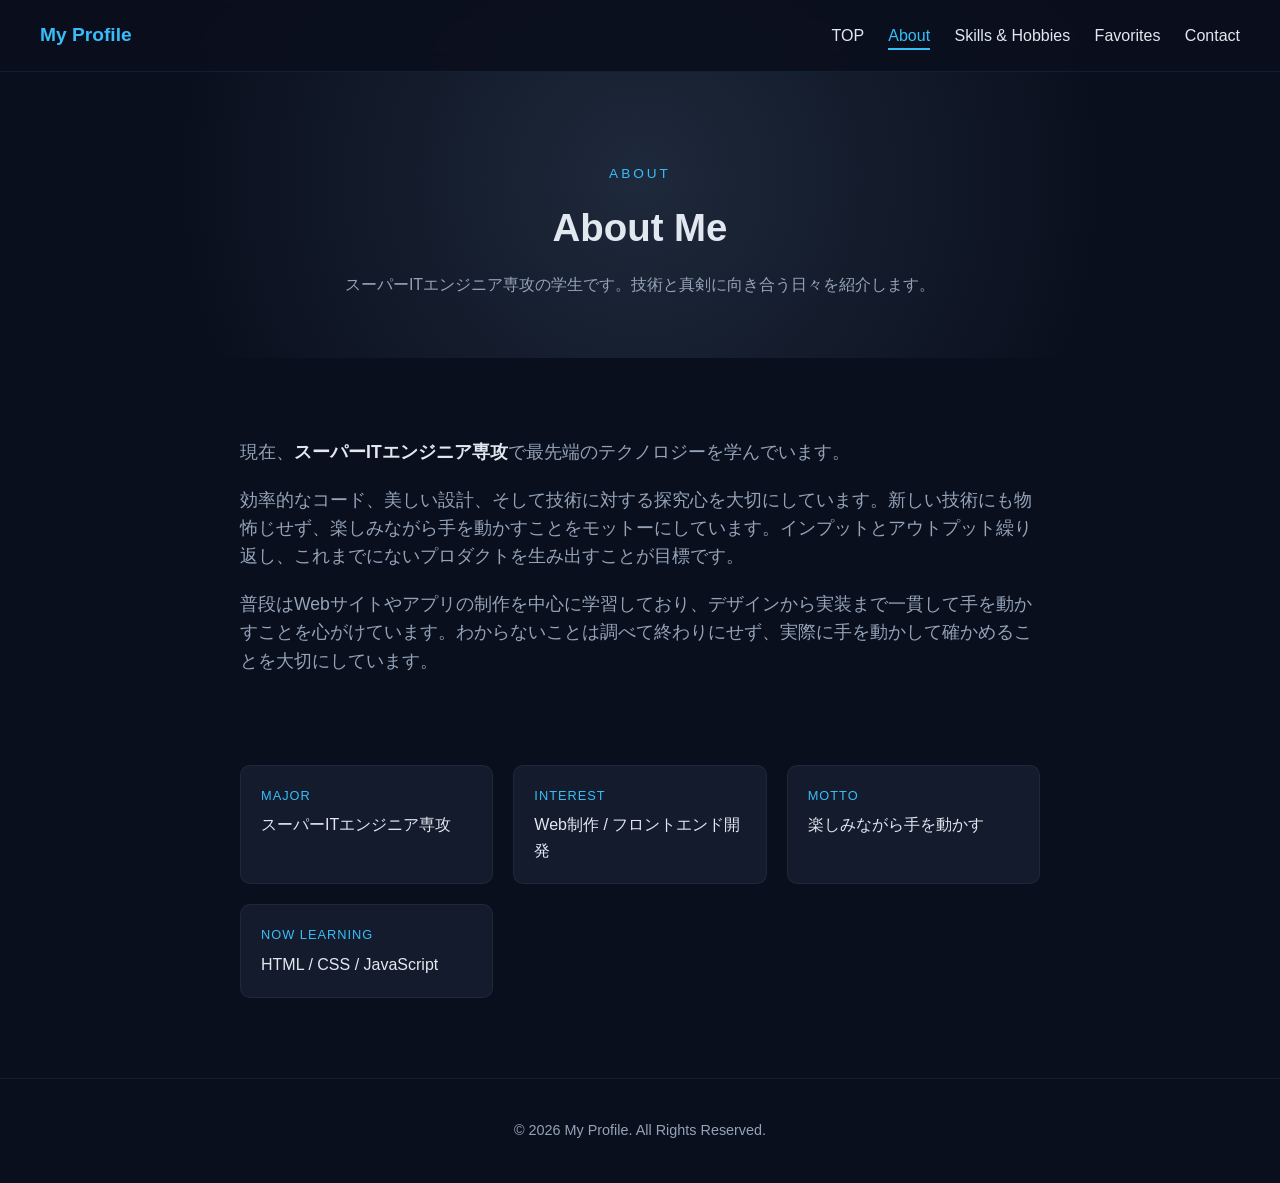
==== about.html @ 59412d3a "Initial Commit" ====
<!DOCTYPE html>
<html lang="ja">
<head>
    <meta charset="UTF-8">
    <meta name="viewport" content="width=device-width, initial-scale=1.0">
    <title>About | My Portfolio</title>
    <link rel="stylesheet" href="css/styles.css">
</head>
<body data-page="about">

<div class="cursor-dot"></div>
<div class="cursor-outline"></div>

    <!-- ヘッダー -->
    <header>
        <a href="index.html" class="logo">My Profile</a>
        <nav>
            <a href="index.html" data-page="index">TOP</a>
            <a href="about.html" data-page="about">About</a>
            <a href="skills.html" data-page="skills">Skills & Hobbies</a>
            <a href="favorites.html" data-page="favorites">Favorites</a>
            <a href="contact.html" data-page="contact">Contact</a>
        </nav>
    </header>

    <section class="page-hero">
        <span class="eyebrow">About</span>
        <h1>About Me</h1>
        <p>スーパーITエンジニア専攻の学生です。技術と真剣に向き合う日々を紹介します。</p>
    </section>

    <section class="container">
        <div class="about-grid">
            <div class="about-text">
                <p>現在、<strong>スーパーITエンジニア専攻</strong>で最先端のテクノロジーを学んでいます。</p>
                <p>効率的なコード、美しい設計、そして技術に対する探究心を大切にしています。新しい技術にも物怖じせず、楽しみながら手を動かすことをモットーにしています。インプットとアウトプット繰り返し、これまでにないプロダクトを生み出すことが目標です。</p>
                <p>普段はWebサイトやアプリの制作を中心に学習しており、デザインから実装まで一貫して手を動かすことを心がけています。わからないことは調べて終わりにせず、実際に手を動かして確かめることを大切にしています。</p>
            </div>
            <ul class="profile-list">
                <li>
                    <span class="label">Major</span>
                    スーパーITエンジニア専攻
                </li>
                <li>
                    <span class="label">Interest</span>
                    Web制作 / フロントエンド開発
                </li>
                <li>
                    <span class="label">Motto</span>
                    楽しみながら手を動かす
                </li>
                <li>
                    <span class="label">Now Learning</span>
                    HTML / CSS / JavaScript
                </li>
            </ul>
        </div>
    </section>

    <!-- フッター -->
    <footer>
        <p>&copy; 2026 My Profile. All Rights Reserved.</p>
    </footer>

    <script src="js/scripts.js"></script>
</body>
</html>
---- css/styles.css ----
/* ==========================================================================
   共通のスタイル設定（リセット・基本色）
   ========================================================================== */
* {
    margin: 0;
    padding: 0;
    box-sizing: border-box;
    font-family: 'Segoe UI', Tahoma, Geneva, Verdana, sans-serif;
    scroll-behavior: smooth;
}

:root {
    --bg-main: #0a0f1d;       /* 深みのあるダークブルー */
    --bg-card: #141b2d;       /* カード用の少し明るい紺 */
    --text-main: #e2e8f0;     /* メインのテキスト（白系） */
    --text-sub: #94a3b8;      /* サブテキスト（グレー系） */
    --accent: #38bdf8;        /* サイバー感のあるライトブルー */
    --accent-glow: rgba(56, 189, 248, 0.4);
}

body {
    background-color: var(--bg-main);
    color: var(--text-main);
    line-height: 1.6;
}

.container {
    max-width: 1100px;
    margin: 0 auto;
    padding: 80px 20px;
}

.bg-dark {
    background-color: #0f172a;
}

.center {
    text-align: center;
}

/* ==========================================================================
   コンポーネント（ヘッダー・ボタンなど）
   ========================================================================== */
header {
    background-color: rgba(10, 15, 29, 0.9);
    backdrop-filter: blur(10px);
    position: fixed;
    top: 0;
    width: 100%;
    display: flex;
    justify-content: space-between;
    align-items: center;
    padding: 20px 40px;
    z-index: 1000;
    border-bottom: 1px solid rgba(56, 189, 248, 0.1);
}

header .logo {
    font-weight: bold;
    font-size: 1.2rem;
    color: var(--accent);
}

header a.logo,
header a.logo:hover,
header a.logo:visited,
header a.logo:active {
    text-decoration: none !important;
}

header nav a {
    color: var(--text-main);
    text-decoration: none;
    margin-left: 20px;
    transition: color 0.3s;
    padding-bottom: 4px;
    border-bottom: 2px solid transparent;
}

header nav a:hover {
    color: var(--accent);
}

/* 現在のページのナビゲーションリンクを強調表示 */
header nav a.active {
    color: var(--accent);
    border-bottom: 2px solid var(--accent);
}

.btn {
    display: inline-block;
    background-color: transparent;
    color: var(--accent);
    border: 2px solid var(--accent);
    padding: 12px 28px;
    text-decoration: none;
    border-radius: 6px;
    font-weight: bold;
    transition: all 0.3s ease;
    cursor: pointer;
    font-size: 1rem;
}

.btn:hover {
    background-color: var(--accent);
    color: var(--bg-main);
    box-shadow: 0 0 15px var(--accent-glow);
}

/* ==========================================================================
   セクションごとの固有デザイン
   ========================================================================== */
/* ヒーローセクション（TOPページ） */
.hero {
    height: 100vh;
    display: flex;
    align-items: center;
    justify-content: center;
    text-align: center;
    padding: 0 20px;
    background: radial-gradient(circle at center, #1e293b 0%, var(--bg-main) 70%);
}

.hero h1 {
    font-size: 3rem;
    margin-bottom: 20px;
    letter-spacing: -0.5px;
}

.hero p {
    font-size: 1.2rem;
    color: var(--text-sub);
    margin-bottom: 40px;
    max-width: 600px;
    margin-left: auto;
    margin-right: auto;
}

.highlight {
    color: var(--accent);
    text-shadow: 0 0 10px var(--accent-glow);
}

/* サブページ用の簡易ヒーロー（About / Skills / Favorites / Contact） */
.page-hero {
    padding: 160px 20px 60px;
    text-align: center;
    background: radial-gradient(circle at center, #1e293b 0%, var(--bg-main) 70%);
}

.page-hero .eyebrow {
    display: inline-block;
    color: var(--accent);
    letter-spacing: 3px;
    font-size: 0.85rem;
    text-transform: uppercase;
    margin-bottom: 12px;
}

.page-hero h1 {
    font-size: 2.4rem;
}

.page-hero p {
    color: var(--text-sub);
    margin-top: 14px;
    max-width: 600px;
    margin-left: auto;
    margin-right: auto;
}

/* タイトル共通 */
h2 {
    font-size: 2.2rem;
    text-align: center;
    margin-bottom: 50px;
    position: relative;
}

h2::after {
    content: '';
    display: block;
    width: 50px;
    height: 4px;
    background-color: var(--accent);
    margin: 10px auto 0;
    border-radius: 2px;
}

/* 自己紹介 */
.about-text {
    max-width: 800px;
    margin: 0 auto;
    font-size: 1.1rem;
    color: var(--text-sub);
}

.about-text p {
    margin-bottom: 20px;
}

.about-text strong {
    color: var(--text-main);
}

.about-grid {
    display: grid;
    gap: 30px;
}

/* プロフィール情報リスト（Aboutページ） */
.profile-list {
    list-style: none;
    max-width: 800px;
    margin: 40px auto 0;
    display: grid;
    grid-template-columns: repeat(auto-fit, minmax(220px, 1fr));
    gap: 20px;
}

.profile-list li {
    background-color: var(--bg-card);
    border: 1px solid rgba(255, 255, 255, 0.05);
    border-radius: 10px;
    padding: 20px;
}

.profile-list .label {
    display: block;
    color: var(--accent);
    font-size: 0.8rem;
    letter-spacing: 1px;
    text-transform: uppercase;
    margin-bottom: 6px;
}

/* カードグリッド（趣味・特技・好きなもの） */
.card-grid {
    display: grid;
    grid-template-columns: repeat(auto-fit, minmax(280px, 1fr));
    gap: 30px;
}

.card {
    background-color: var(--bg-card);
    border: 1px solid rgba(255, 255, 255, 0.05);
    padding: 40px 30px;
    border-radius: 12px;
    transition: transform 0.3s, border-color 0.3s;
}

.card:hover {
    transform: translateY(-5px);
    border-color: var(--accent);
}

.clickable-card {
    cursor: pointer;
}

.card .icon {
    font-size: 2.5rem;
    margin-bottom: 20px;
}

.card h3 {
    margin-bottom: 15px;
    font-size: 1.4rem;
}

.card p {
    color: var(--text-sub);
    font-size: 0.95rem;
}

/* TOPページ：各コンテンツへのリンクカード */
.nav-card {
    display: block;
    text-decoration: none;
    color: inherit;
}

.nav-card .arrow {
    display: inline-block;
    margin-top: 16px;
    color: var(--accent);
    font-weight: bold;
}

/* ==========================================================================
   お問い合わせフォーム
   ========================================================================== */
.contact-form {
    max-width: 560px;
    margin: 0 auto;
    display: grid;
    gap: 22px;
}

.form-group {
    display: grid;
    gap: 8px;
}

.form-group label {
    font-size: 0.9rem;
    color: var(--text-sub);
}

.form-group input,
.form-group textarea {
    background-color: var(--bg-card);
    border: 1px solid rgba(255, 255, 255, 0.1);
    border-radius: 8px;
    padding: 14px 16px;
    color: var(--text-main);
    font-size: 1rem;
    resize: vertical;
    transition: border-color 0.3s, box-shadow 0.3s;
}

.form-group input:focus,
.form-group textarea:focus {
    outline: none;
    border-color: var(--accent);
    box-shadow: 0 0 0 3px var(--accent-glow);
}

.form-note {
    text-align: center;
    color: var(--text-sub);
    margin-top: 30px;
    font-size: 0.95rem;
}

.form-success {
    display: none;
    max-width: 560px;
    margin: 0 auto;
    background-color: var(--bg-card);
    border: 1px solid var(--accent);
    border-radius: 10px;
    padding: 24px;
    text-align: center;
    color: var(--text-main);
}

.form-success.visible {
    display: block;
    animation: fade-in 0.4s ease;
}

@keyframes fade-in {
    from { opacity: 0; transform: translateY(-8px); }
    to { opacity: 1; transform: translateY(0); }
}

/* フッター */
footer {
    text-align: center;
    padding: 40px 20px;
    color: var(--text-sub);
    font-size: 0.9rem;
    border-top: 1px solid rgba(255, 255, 255, 0.05);
}

/* ==========================================================================
   タイピングアニメーション（TOPページのみ）
   ========================================================================== */
.typing-text {
    display: inline-block;
    white-space: nowrap;
    overflow: hidden;
    position: relative;
    padding-right: 4px;
    width: 0;
    animation: typing 3s steps(35, end) forwards;
}

.typing-text::after {
    content: '';
    position: absolute;
    right: 0;
    top: 15%;
    height: 70%;
    width: 3px;
    background-color: var(--accent);
}

.typing-text.typed-complete::after {
    display: none !important;
}

@keyframes typing {
    from { width: 0; }
    to { width: 100%; }
}

@keyframes blink {
    50% { background-color: transparent; }
}

/* Contactセクションのボタン位置調整 */
#contact-cta .center:has(.btn) {
    margin-top: 30px;
}

/* ==========================================================================
   カスタムマウスカーソル
   ========================================================================== */
@media (pointer: fine) {
    body {
        cursor: none;
    }
    a, button, .clickable-card {
        cursor: none;
    }
}

.cursor-dot {
    width: 8px;
    height: 8px;
    background-color: var(--accent);
    border-radius: 50%;
    position: fixed;
    top: 0;
    left: 0;
    pointer-events: none;
    z-index: 9999;
    transform: translate(-50%, -50%);
    opacity: 0;
    transition: opacity 0.2s ease, transform 0.1s ease;
}

.cursor-outline {
    width: 36px;
    height: 36px;
    border: 2px solid var(--accent);
    border-radius: 50%;
    position: fixed;
    top: 0;
    left: 0;
    pointer-events: none;
    z-index: 9998;
    transform: translate(-50%, -50%);
    opacity: 0;
    transition: opacity 0.2s ease, transform 0.15s ease-out, width 0.2s ease, height 0.2s ease, background-color 0.2s ease;
    box-shadow: 0 0 10px var(--accent-glow);
}

body.cursor-active .cursor-dot,
body.cursor-active .cursor-outline {
    opacity: 1;
}

body.hovered .cursor-outline {
    width: 55px;
    height: 55px;
    background-color: rgba(56, 189, 248, 0.15);
    border-color: var(--accent);
    box-shadow: 0 0 20px var(--accent-glow);
}

body.hovered .cursor-dot {
    transform: translate(-50%, -50%) scale(1.5);
}

/* ==========================================================================
   レスポンシブ対応 (スマートフォン・タブレット向け)
   ========================================================================== */
@media (max-width: 768px) {
    .container {
        padding: 50px 20px;
    }

    header {
        padding: 15px 20px !important;
        flex-direction: column;
        gap: 10px;
    }

    header nav {
        display: flex;
        flex-wrap: wrap;
        justify-content: center;
        gap: 15px;
    }

    header nav a {
        margin-left: 0;
        font-size: 0.9rem;
    }

    .hero {
        height: auto;
        min-height: 100vh;
        padding: 120px 20px 60px 20px;
    }

    .hero h1 {
        font-size: 1.8rem;
        line-height: 1.4;
    }

    .hero p {
        font-size: 1rem;
        margin-bottom: 30px;
    }

    .typing-text {
        white-space: normal;
        width: 100% !important;
        animation: none;
        border-right: none;
    }

    .typing-text::after {
        display: none;
    }

    .page-hero {
        padding: 120px 20px 40px;
    }

    .page-hero h1 {
        font-size: 1.8rem;
    }

    h2 {
        font-size: 1.8rem;
        margin-bottom: 35px;
    }

    .card-grid {
        grid-template-columns: 1fr;
        gap: 20px;
    }

    .card {
        padding: 25px 20px;
    }

    .cursor-dot,
    .cursor-outline {
        display: none !important;
    }
}
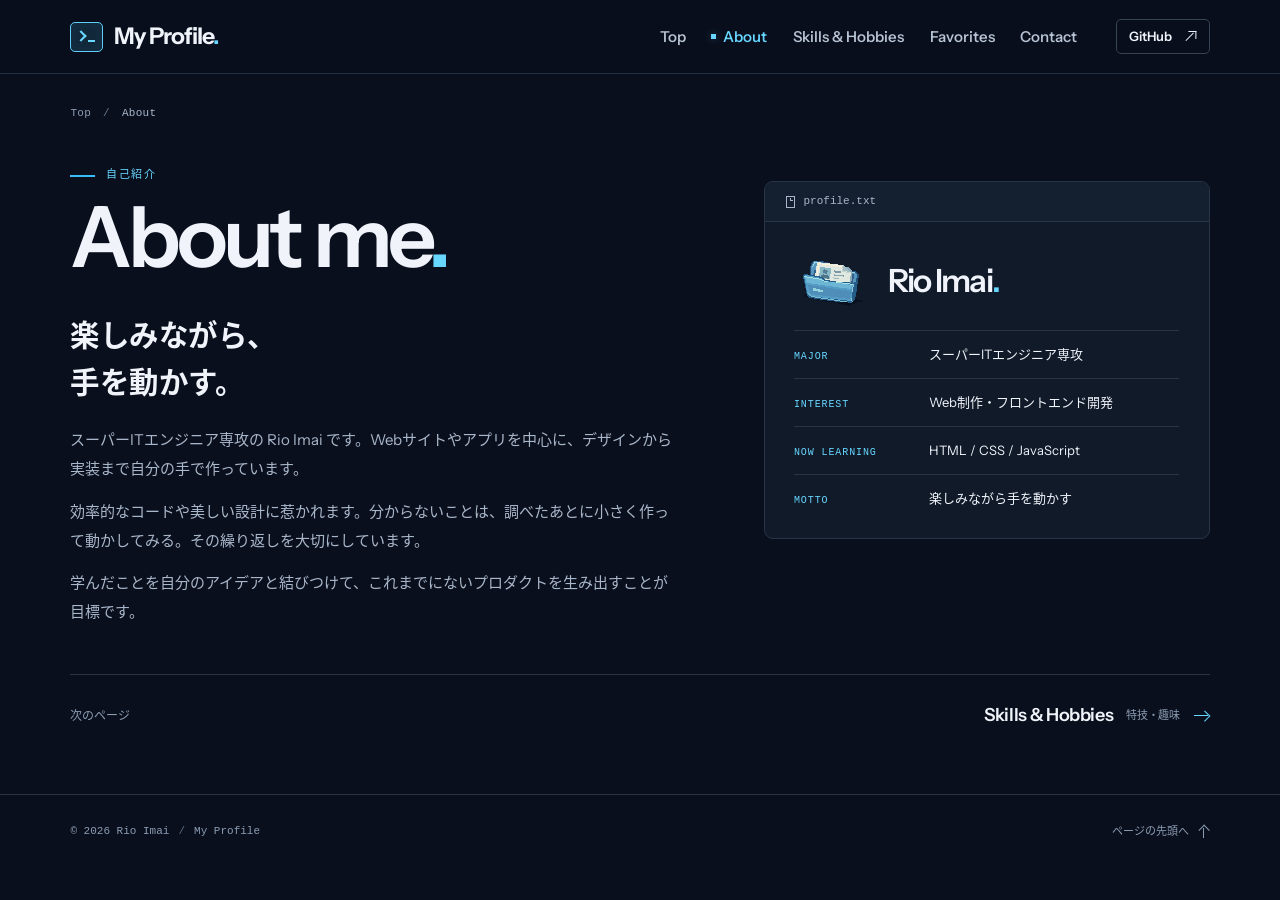
==== commit b71d2455: "Commit" ====
--- a/about.html
+++ b/about.html
@@ -1,67 +1,80 @@
 <!DOCTYPE html>
 <html lang="ja">
 <head>
-    <meta charset="UTF-8">
-    <meta name="viewport" content="width=device-width, initial-scale=1.0">
-    <title>About | My Portfolio</title>
+    <meta charset="utf-8">
+    <meta name="viewport" content="width=device-width, initial-scale=1">
+    <meta name="color-scheme" content="dark">
+    <meta name="theme-color" content="#0a0f1d">
+    <meta name="description" content="スーパーITエンジニア専攻で学ぶ Rio Imai のプロフィールと、ものづくりで大切にしていること。">
+    <title>About | Rio Imai</title>
+    <link rel="icon" type="image/png" href="[data-uri]">
+    <link rel="stylesheet" href="css/fonts.css">
     <link rel="stylesheet" href="css/styles.css">
+    <script src="js/artwork.js" defer></script>
+    <script src="js/scripts.js" defer></script>
 </head>
-<body data-page="about">
-
-<div class="cursor-dot"></div>
-<div class="cursor-outline"></div>
-
-    <!-- ヘッダー -->
-    <header>
-        <a href="index.html" class="logo">My Profile</a>
-        <nav>
-            <a href="index.html" data-page="index">TOP</a>
-            <a href="about.html" data-page="about">About</a>
-            <a href="skills.html" data-page="skills">Skills & Hobbies</a>
-            <a href="favorites.html" data-page="favorites">Favorites</a>
-            <a href="contact.html" data-page="contact">Contact</a>
+<body id="top" data-page="about">
+<a class="skip-link" href="#main">本文へ移動</a>
+<header class="masthead">
+    <div class="wrap header-inner">
+        <a class="brand" href="index.html" lang="en" aria-label="My Profile トップ">
+            <span class="terminal-mark" aria-hidden="true"><i></i><b></b></span><span>My Profile<span class="brand-period">.</span></span>
+        </a>
+        <button class="menu-toggle" type="button" aria-controls="main-nav" aria-expanded="false" aria-label="メニューを開く" hidden>
+            <span class="burger" aria-hidden="true"></span>
+        </button>
+        <nav id="main-nav" class="main-nav" aria-label="メインナビゲーション">
+            <a href="index.html" lang="en">Top</a>
+            <a href="about.html" aria-current="page" lang="en">About</a>
+            <a href="skills.html" lang="en">Skills &amp; Hobbies</a>
+            <a href="favorites.html" lang="en">Favorites</a>
+            <a href="contact.html" lang="en">Contact</a>
         </nav>
-    </header>
-
-    <section class="page-hero">
-        <span class="eyebrow">About</span>
-        <h1>About Me</h1>
-        <p>スーパーITエンジニア専攻の学生です。技術と真剣に向き合う日々を紹介します。</p>
-    </section>
-
-    <section class="container">
-        <div class="about-grid">
-            <div class="about-text">
-                <p>現在、<strong>スーパーITエンジニア専攻</strong>で最先端のテクノロジーを学んでいます。</p>
-                <p>効率的なコード、美しい設計、そして技術に対する探究心を大切にしています。新しい技術にも物怖じせず、楽しみながら手を動かすことをモットーにしています。インプットとアウトプット繰り返し、これまでにないプロダクトを生み出すことが目標です。</p>
-                <p>普段はWebサイトやアプリの制作を中心に学習しており、デザインから実装まで一貫して手を動かすことを心がけています。わからないことは調べて終わりにせず、実際に手を動かして確かめることを大切にしています。</p>
-            </div>
-            <ul class="profile-list">
-                <li>
-                    <span class="label">Major</span>
-                    スーパーITエンジニア専攻
-                </li>
-                <li>
-                    <span class="label">Interest</span>
-                    Web制作 / フロントエンド開発
-                </li>
-                <li>
-                    <span class="label">Motto</span>
-                    楽しみながら手を動かす
-                </li>
-                <li>
-                    <span class="label">Now Learning</span>
-                    HTML / CSS / JavaScript
-                </li>
-            </ul>
+        <a class="github-link" href="https://github.com/101Rio" lang="en">
+            GitHub <i class="arrow arrow-up-right" aria-hidden="true"></i>
+        </a>
+    </div>
+</header>
+<main id="main" tabindex="-1">
+    <div class="wrap chapter">
+        <nav class="breadcrumbs" aria-label="パンくずリスト">
+            <a href="index.html" lang="en">Top</a><i aria-hidden="true">/</i><span aria-current="page" lang="en">About</span>
+        </nav>
+        <div class="about-layout">
+            <section class="about-intro" aria-labelledby="about-title">
+                <p class="eyebrow">自己紹介</p>
+                <h1 class="chapter-title" id="about-title" lang="en">About me<span class="period">.</span></h1>
+                <h2 class="japanese-title">楽しみながら、<br>手を動かす。</h2>
+                <div class="reading">
+                    <p>スーパーITエンジニア専攻の Rio Imai です。Webサイトやアプリを中心に、デザインから実装まで自分の手で作っています。</p>
+                    <p>効率的なコードや美しい設計に惹かれます。分からないことは、調べたあとに小さく作って動かしてみる。その繰り返しを大切にしています。</p>
+                    <p>学んだことを自分のアイデアと結びつけて、これまでにないプロダクトを生み出すことが目標です。</p>
+                </div>
+            </section>
+            <aside class="profile-sheet" aria-labelledby="sheet-name">
+                <div class="file-bar"><i class="file-icon" aria-hidden="true"></i><span lang="en">profile.txt</span></div>
+                <div class="sheet-body">
+                    <div class="sheet-identity"><canvas data-art="profile" width="88" height="64" aria-hidden="true"></canvas><h2 lang="en" id="sheet-name">Rio Imai<span class="period">.</span></h2></div>
+                    <dl class="facts">
+                        <div><dt lang="en">Major</dt><dd>スーパーITエンジニア専攻</dd></div>
+                        <div><dt lang="en">Interest</dt><dd>Web制作・フロントエンド開発</dd></div>
+                        <div><dt lang="en">Now learning</dt><dd lang="en">HTML / CSS / JavaScript</dd></div>
+                        <div><dt lang="en">Motto</dt><dd>楽しみながら手を動かす</dd></div>
+                    </dl>
+                </div>
+            </aside>
         </div>
-    </section>
-
-    <!-- フッター -->
-    <footer>
-        <p>&copy; 2026 My Profile. All Rights Reserved.</p>
-    </footer>
-
-    <script src="js/scripts.js"></script>
+        <div class="chapter-next">
+            <span>次のページ</span>
+            <a href="skills.html"><span lang="en">Skills &amp; Hobbies</span><small>特技・趣味</small><i class="arrow arrow-right" aria-hidden="true"></i></a>
+        </div>
+    </div>
+</main>
+<footer class="footer">
+    <div class="wrap footer-inner">
+        <span lang="en">© 2026 Rio Imai<span class="footer-divider" aria-hidden="true">/</span>My Profile</span>
+        <a href="#top">ページの先頭へ <i class="arrow arrow-up" aria-hidden="true"></i></a>
+    </div>
+</footer>
 </body>
 </html>
--- a/css/fonts.css
+++ b/css/fonts.css
@@ -0,0 +1,121 @@
+/* Embedded typefaces: Instrument Sans and Noto Sans CJK JP.
+Noto Sans CJK JP: © 2014–2021 Adobe; © 2010–2012 Google Corporation.
+Copyright 2022 The Instrument Sans Project Authors (https://github.com/Instrument/instrument-sans)
+
+This Font Software is licensed under the SIL Open Font License, Version 1.1.
+This license is copied below, and is also available with a FAQ at:
+https://scripts.sil.org/OFL
+
+
+-----------------------------------------------------------
+SIL OPEN FONT LICENSE Version 1.1 - 26 February 2007
+-----------------------------------------------------------
+
+PREAMBLE
+The goals of the Open Font License (OFL) are to stimulate worldwide
+development of collaborative font projects, to support the font creation
+efforts of academic and linguistic communities, and to provide a free and
+open framework in which fonts may be shared and improved in partnership
+with others.
+
+The OFL allows the licensed fonts to be used, studied, modified and
+redistributed freely as long as they are not sold by themselves. The
+fonts, including any derivative works, can be bundled, embedded, 
+redistributed and/or sold with any software provided that any reserved
+names are not used by derivative works. The fonts and derivatives,
+however, cannot be released under any other type of license. The
+requirement for fonts to remain under this license does not apply
+to any document created using the fonts or their derivatives.
+
+DEFINITIONS
+"Font Software" refers to the set of files released by the Copyright
+Holder(s) under this license and clearly marked as such. This may
+include source files, build scripts and documentation.
+
+"Reserved Font Name" refers to any names specified as such after the
+copyright statement(s).
+
+"Original Version" refers to the collection of Font Software components as
+distributed by the Copyright Holder(s).
+
+"Modified Version" refers to any derivative made by adding to, deleting,
+or substituting -- in part or in whole -- any of the components of the
+Original Version, by changing formats or by porting the Font Software to a
+new environment.
+
+"Author" refers to any designer, engineer, programmer, technical
+writer or other person who contributed to the Font Software.
+
+PERMISSION & CONDITIONS
+Permission is hereby granted, free of charge, to any person obtaining
+a copy of the Font Software, to use, study, copy, merge, embed, modify,
+redistribute, and sell modified and unmodified copies of the Font
+Software, subject to the following conditions:
+
+1) Neither the Font Software nor any of its individual components,
+in Original or Modified Versions, may be sold by itself.
+
+2) Original or Modified Versions of the Font Software may be bundled,
+redistributed and/or sold with any software, provided that each copy
+contains the above copyright notice and this license. These can be
+included either as stand-alone text files, human-readable headers or
+in the appropriate machine-readable metadata fields within text or
+binary files as long as those fields can be easily viewed by the user.
+
+3) No Modified Version of the Font Software may use the Reserved Font
+Name(s) unless explicit written permission is granted by the corresponding
+Copyright Holder. This restriction only applies to the primary font name as
+presented to the users.
+
+4) The name(s) of the Copyright Holder(s) or the Author(s) of the Font
+Software shall not be used to promote, endorse or advertise any
+Modified Version, except to acknowledge the contribution(s) of the
+Copyright Holder(s) and the Author(s) or with their explicit written
+permission.
+
+5) The Font Software, modified or unmodified, in part or in whole,
+must be distributed entirely under this license, and must not be
+distributed under any other license. The requirement for fonts to
+remain under this license does not apply to any document created
+using the Font Software.
+
+TERMINATION
+This license becomes null and void if any of the above conditions are
+not met.
+
+DISCLAIMER
+THE FONT SOFTWARE IS PROVIDED "AS IS", WITHOUT WARRANTY OF ANY KIND,
+EXPRESS OR IMPLIED, INCLUDING BUT NOT LIMITED TO ANY WARRANTIES OF
+MERCHANTABILITY, FITNESS FOR A PARTICULAR PURPOSE AND NONINFRINGEMENT
+OF COPYRIGHT, PATENT, TRADEMARK, OR OTHER RIGHT. IN NO EVENT SHALL THE
+COPYRIGHT HOLDER BE LIABLE FOR ANY CLAIM, DAMAGES OR OTHER LIABILITY,
+INCLUDING ANY GENERAL, SPECIAL, INDIRECT, INCIDENTAL, OR CONSEQUENTIAL
+DAMAGES, WHETHER IN AN ACTION OF CONTRACT, TORT OR OTHERWISE, ARISING
+FROM, OUT OF THE USE OR INABILITY TO USE THE FONT SOFTWARE OR FROM
+OTHER DEALINGS IN THE FONT SOFTWARE.
+*/
+
+@font-face {
+    font-family: "Profile Sans";
+    font-style: normal;
+    font-weight: 400 700;
+    font-display: swap;
+    unicode-range: U+0020-007E, U+00A9, U+2010-201F;
+    src: url("[data-uri]") format("woff2");
+}
+@font-face {
+    font-family: "Profile Japanese";
+    font-style: normal;
+    font-weight: 400;
+    font-display: swap;
+    unicode-range: U+2E80-9FFF, U+F900-FAFF, U+FF00-FFEF;
+    src: url("[data-uri]") format("woff2");
+}
+@font-face {
+    font-family: "Profile Japanese";
+    font-style: normal;
+    font-weight: 700;
+    font-display: swap;
+    unicode-range: U+2E80-9FFF, U+F900-FAFF, U+FF00-FFEF;
+    src: url("[data-uri]